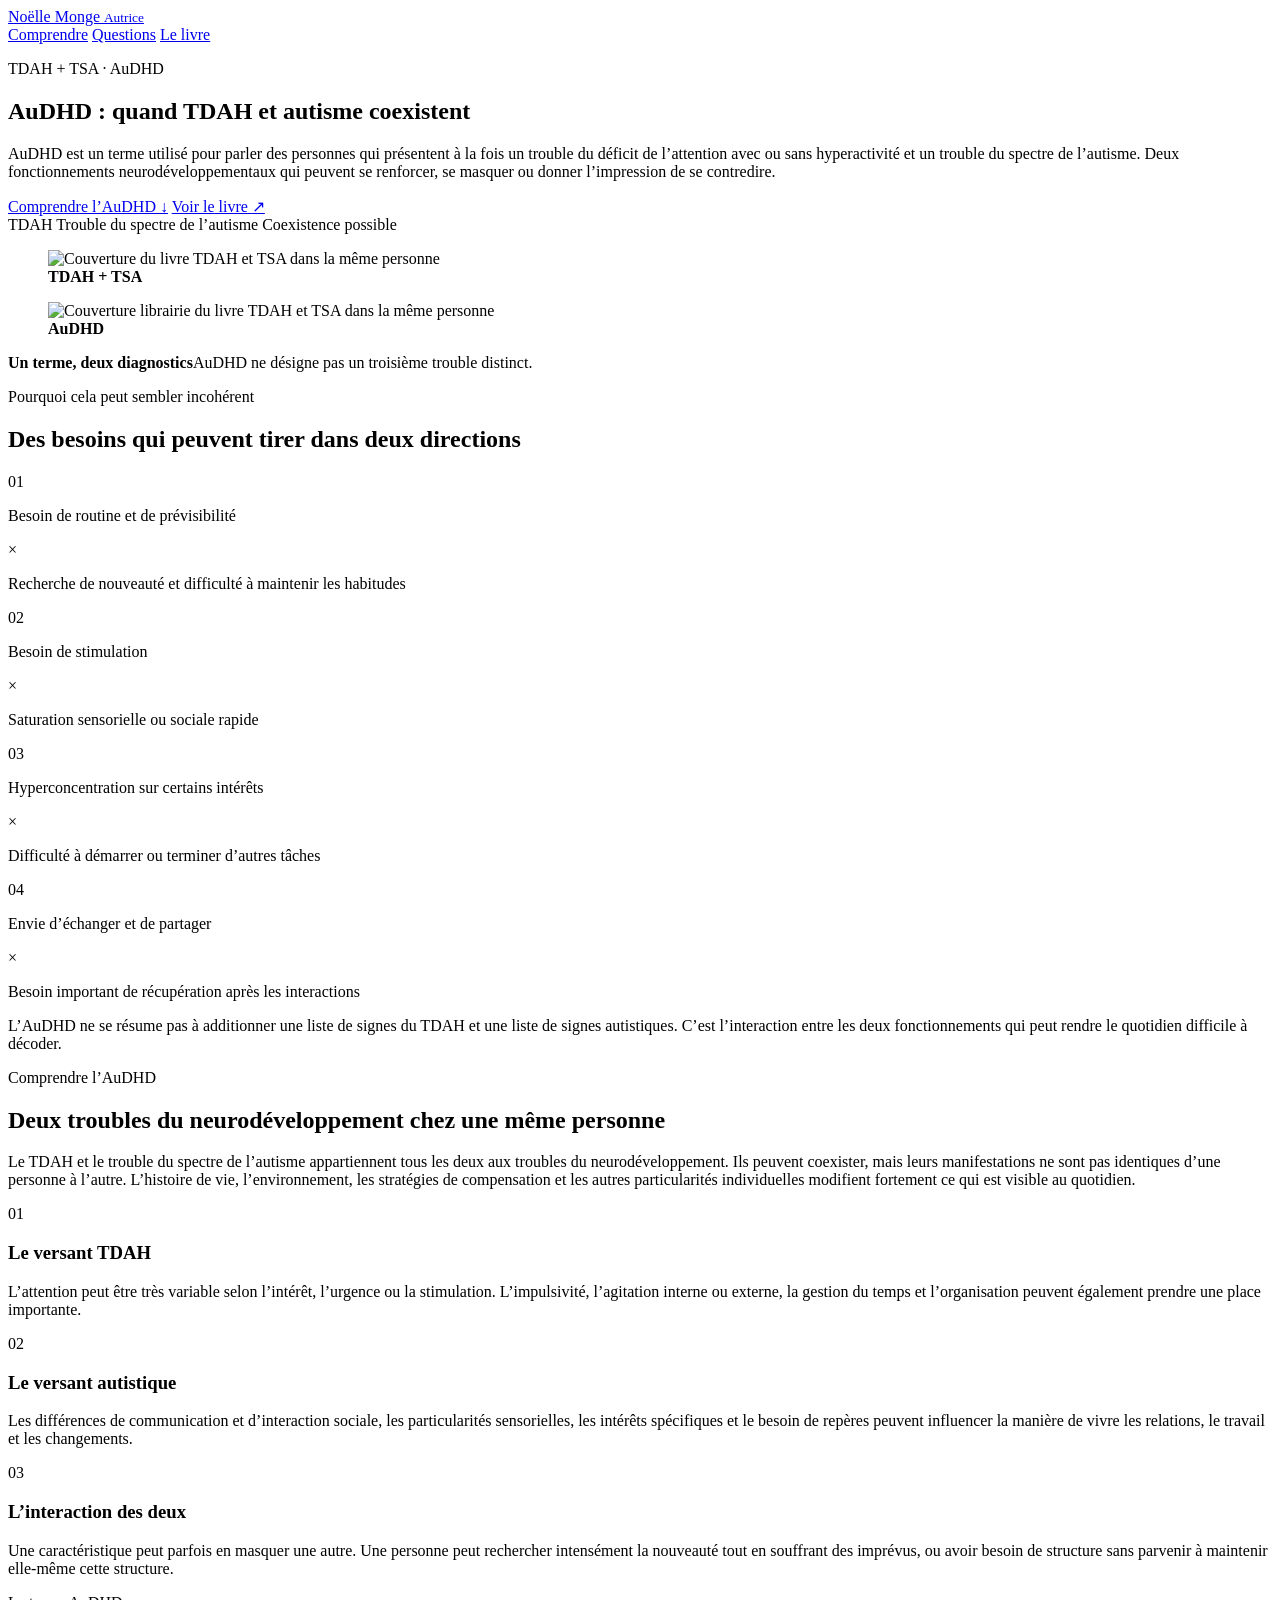
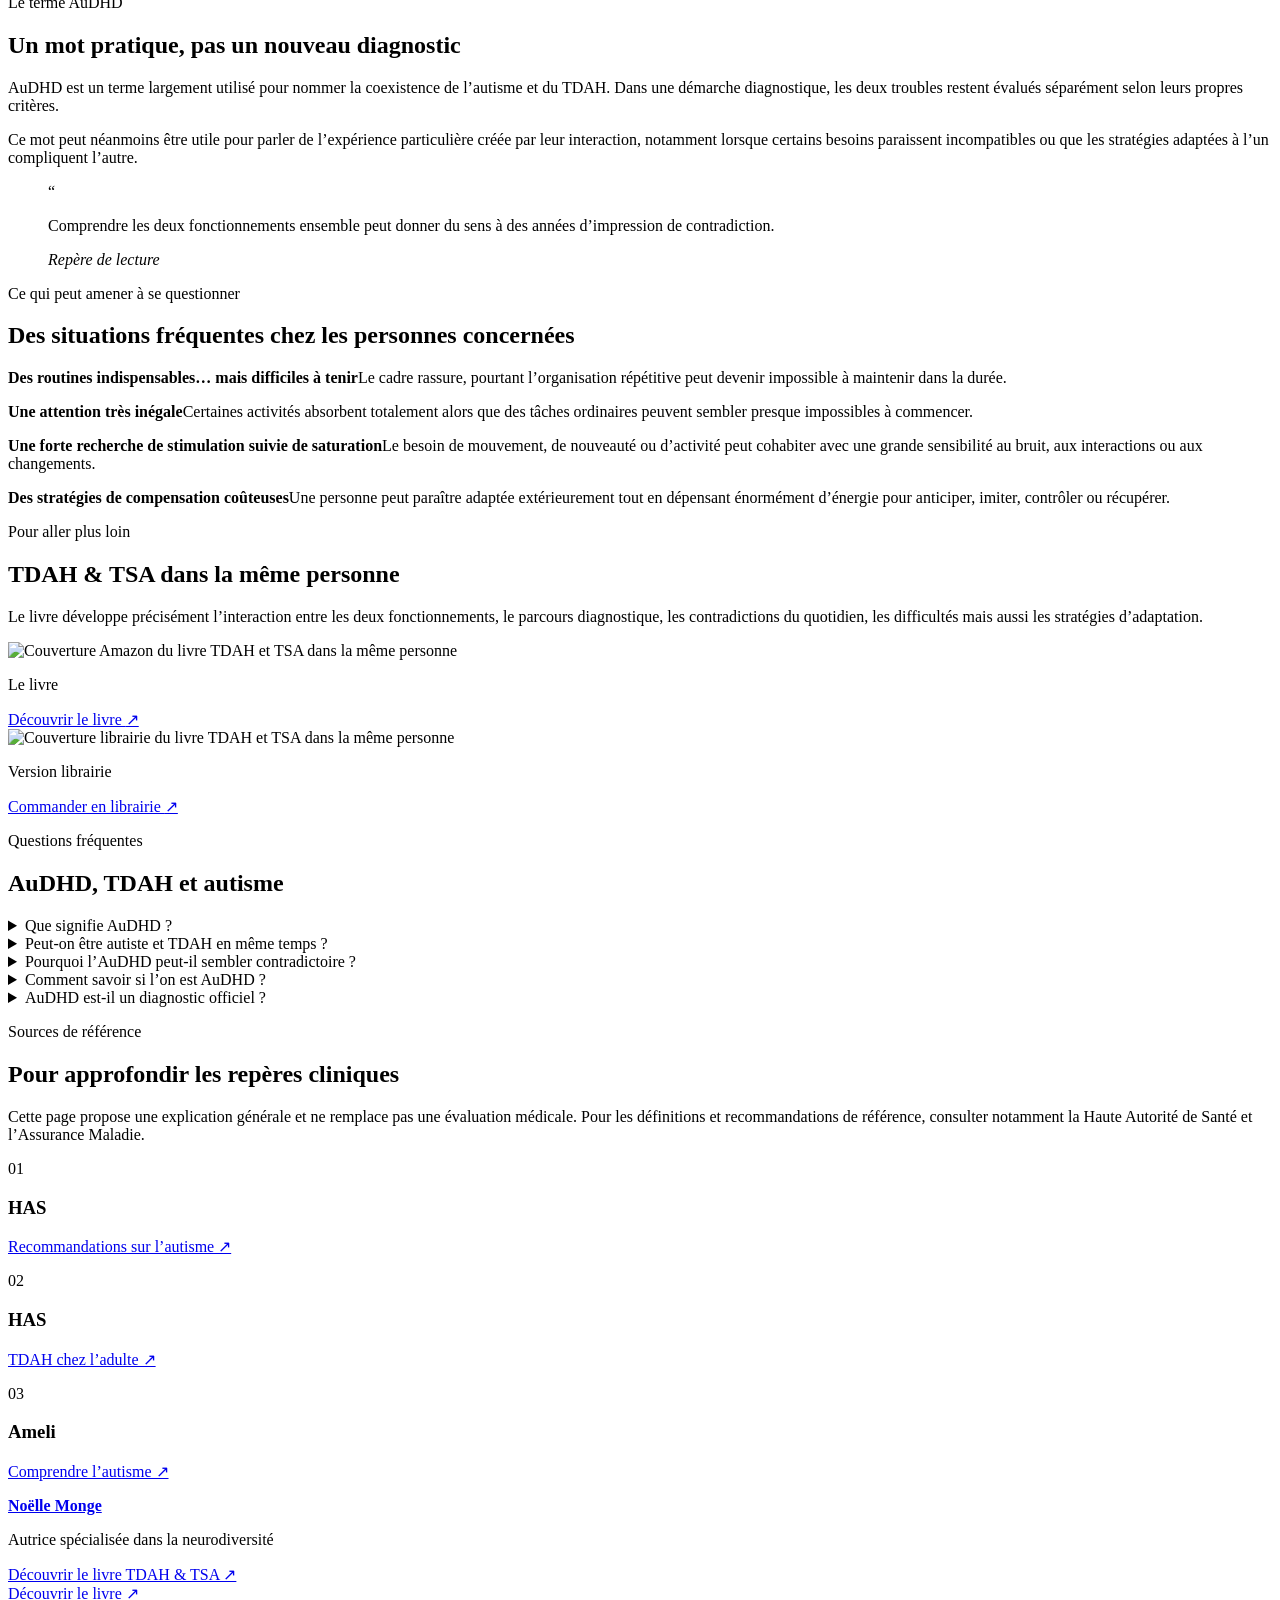
==== audhd/index.html @ 153a90c3 "SEO: ajouter la page pilier AuDHD" ====
<!doctype html>
<html lang="fr">
  <head>
    <meta charset="utf-8">
    <meta name="viewport" content="width=device-width, initial-scale=1">
    <title>AuDHD : comprendre le TDAH et l’autisme chez une même personne | Noëlle Monge</title>
    <meta name="description" content="Qu’est-ce que l’AuDHD ? Comprendre la coexistence du TDAH et de l’autisme, les besoins contradictoires, le diagnostic et les réalités du quotidien.">
    <meta name="robots" content="index,follow,max-image-preview:large,max-snippet:-1,max-video-preview:-1">
    <meta name="author" content="Noëlle Monge">
    <link rel="canonical" href="https://noelle-monge.fr/audhd/">
    <link rel="alternate" hreflang="fr" href="https://noelle-monge.fr/audhd/">
    <link rel="icon" href="https://noelle-monge.fr/audhd-tdah-et-tsa-dans-la-meme-personne/favicon.ico" sizes="any">
    <link rel="apple-touch-icon" sizes="180x180" href="https://noelle-monge.fr/audhd-tdah-et-tsa-dans-la-meme-personne/apple-touch-icon.png">
    <meta property="og:title" content="AuDHD : quand TDAH et autisme coexistent">
    <meta property="og:description" content="Comprendre ce que recouvre le terme AuDHD, les interactions entre TDAH et autisme et les réalités du quotidien.">
    <meta property="og:type" content="article">
    <meta property="og:locale" content="fr_FR">
    <meta property="og:site_name" content="Noëlle Monge">
    <meta property="og:url" content="https://noelle-monge.fr/audhd/">
    <meta property="og:image" content="https://noelle-monge.fr/audhd-tdah-et-tsa-dans-la-meme-personne/assets/tdah-tsa-amazon.webp">
    <meta property="og:image:alt" content="Couverture du livre TDAH et TSA dans la même personne de Noëlle Monge">
    <meta name="twitter:card" content="summary_large_image">
    <meta name="twitter:title" content="AuDHD : quand TDAH et autisme coexistent">
    <meta name="twitter:description" content="Comprendre la coexistence du TDAH et du TSA chez une même personne.">
    <meta name="twitter:image" content="https://noelle-monge.fr/audhd-tdah-et-tsa-dans-la-meme-personne/assets/tdah-tsa-amazon.webp">
    <link rel="stylesheet" href="style.css">
    <script type="application/ld+json">
      {
        "@context": "https://schema.org",
        "@graph": [
          {
            "@type": "Article",
            "@id": "https://noelle-monge.fr/audhd/#article",
            "headline": "AuDHD : comprendre le TDAH et l’autisme chez une même personne",
            "description": "Une page pour comprendre la coexistence du TDAH et du trouble du spectre de l’autisme, souvent appelée AuDHD.",
            "inLanguage": "fr-FR",
            "dateModified": "2026-09-23",
            "mainEntityOfPage": "https://noelle-monge.fr/audhd/",
            "author": {
              "@type": "Person",
              "@id": "https://noelle-monge.fr/#noelle-monge",
              "name": "Noëlle Monge",
              "url": "https://noelle-monge.fr/"
            },
            "image": "https://noelle-monge.fr/audhd-tdah-et-tsa-dans-la-meme-personne/assets/tdah-tsa-amazon.webp",
            "about": [
              {"@type": "Thing", "name": "AuDHD"},
              {"@type": "Thing", "name": "TDAH"},
              {"@type": "Thing", "name": "Trouble du spectre de l’autisme"}
            ]
          },
          {
            "@type": "BreadcrumbList",
            "itemListElement": [
              {
                "@type": "ListItem",
                "position": 1,
                "name": "Noëlle Monge",
                "item": "https://noelle-monge.fr/"
              },
              {
                "@type": "ListItem",
                "position": 2,
                "name": "AuDHD",
                "item": "https://noelle-monge.fr/audhd/"
              }
            ]
          },
          {
            "@type": "FAQPage",
            "mainEntity": [
              {
                "@type": "Question",
                "name": "Que signifie AuDHD ?",
                "acceptedAnswer": {
                  "@type": "Answer",
                  "text": "AuDHD est un terme utilisé pour parler de la coexistence du trouble du spectre de l’autisme et du TDAH chez une même personne. Il ne désigne pas un troisième diagnostic distinct."
                }
              },
              {
                "@type": "Question",
                "name": "Peut-on être autiste et TDAH en même temps ?",
                "acceptedAnswer": {
                  "@type": "Answer",
                  "text": "Oui. Le trouble du spectre de l’autisme et le TDAH sont deux troubles du neurodéveloppement qui peuvent être présents chez une même personne."
                }
              },
              {
                "@type": "Question",
                "name": "Pourquoi l’AuDHD peut-il sembler contradictoire ?",
                "acceptedAnswer": {
                  "@type": "Answer",
                  "text": "Certains besoins associés au TDAH et à l’autisme peuvent tirer dans des directions différentes, par exemple rechercher la nouveauté tout en ayant besoin de prévisibilité, ou vouloir multiplier les stimulations tout en étant facilement saturé."
                }
              },
              {
                "@type": "Question",
                "name": "Comment savoir si l’on est AuDHD ?",
                "acceptedAnswer": {
                  "@type": "Answer",
                  "text": "Seule une évaluation clinique permet d’examiner séparément les critères du TDAH et du trouble du spectre de l’autisme. Une liste de signes ou un questionnaire en ligne ne suffit pas à poser un diagnostic."
                }
              }
            ]
          }
        ]
      }
    </script>
  </head>
  <body>
    <main>
      <header class="site-header">
        <a class="wordmark" href="https://noelle-monge.fr/" aria-label="Site de Noëlle Monge">
          <span>Noëlle Monge</span>
          <small>Autrice</small>
        </a>
        <nav aria-label="Navigation principale">
          <a href="#comprendre">Comprendre</a>
          <a href="#questions">Questions</a>
          <a class="nav-cta" href="https://noelle-monge.fr/audhd-tdah-et-tsa-dans-la-meme-personne/">Le livre</a>
        </nav>
      </header>

      <section class="hero" id="haut">
        <div class="hero-copy">
          <p class="eyebrow">TDAH + TSA · AuDHD</p>
          <h1>AuDHD : quand TDAH et autisme coexistent</h1>
          <p class="hero-intro">AuDHD est un terme utilisé pour parler des personnes qui présentent à la fois un trouble du déficit de l’attention avec ou sans hyperactivité et un trouble du spectre de l’autisme. Deux fonctionnements neurodéveloppementaux qui peuvent se renforcer, se masquer ou donner l’impression de se contredire.</p>
          <div class="hero-actions">
            <a class="button button-primary" href="#comprendre">Comprendre l’AuDHD <span aria-hidden="true">↓</span></a>
            <a class="text-link" href="https://noelle-monge.fr/audhd-tdah-et-tsa-dans-la-meme-personne/">Voir le livre <span aria-hidden="true">↗</span></a>
          </div>
          <div class="book-facts" aria-label="Repères sur l'AuDHD">
            <span>TDAH</span>
            <span>Trouble du spectre de l’autisme</span>
            <span>Coexistence possible</span>
          </div>
        </div>

        <div class="hero-visual" aria-label="Livre TDAH et TSA dans la même personne">
          <div class="orbit orbit-one"></div>
          <div class="orbit orbit-two"></div>
          <div class="covers-showcase">
            <figure class="edition-cover edition-amazon">
              <div class="cover-wrap">
                <img src="https://noelle-monge.fr/audhd-tdah-et-tsa-dans-la-meme-personne/assets/tdah-tsa-amazon.webp"
                     alt="Couverture du livre TDAH et TSA dans la même personne"
                     width="544" height="794" fetchpriority="high" decoding="async">
              </div>
              <figcaption><strong>TDAH + TSA</strong></figcaption>
            </figure>
            <figure class="edition-cover edition-bookstore">
              <div class="cover-wrap">
                <img src="https://noelle-monge.fr/audhd-tdah-et-tsa-dans-la-meme-personne/assets/tdah-tsa-librairie.webp"
                     alt="Couverture librairie du livre TDAH et TSA dans la même personne"
                     width="412" height="563" decoding="async">
              </div>
              <figcaption><strong>AuDHD</strong></figcaption>
            </figure>
          </div>
          <div class="proof-card"><strong>Un terme, deux diagnostics</strong><span>AuDHD ne désigne pas un troisième trouble distinct.</span></div>
        </div>
      </section>

      <section class="recognition" aria-labelledby="contradictions-title">
        <div class="section-heading compact">
          <p class="eyebrow">Pourquoi cela peut sembler incohérent</p>
          <h2 id="contradictions-title">Des besoins qui peuvent tirer dans deux directions</h2>
        </div>
        <div class="contradiction-grid">
          <article class="contradiction"><span class="contradiction-index">01</span><p>Besoin de routine et de prévisibilité</p><div class="versus" aria-hidden="true">×</div><p>Recherche de nouveauté et difficulté à maintenir les habitudes</p></article>
          <article class="contradiction"><span class="contradiction-index">02</span><p>Besoin de stimulation</p><div class="versus" aria-hidden="true">×</div><p>Saturation sensorielle ou sociale rapide</p></article>
          <article class="contradiction"><span class="contradiction-index">03</span><p>Hyperconcentration sur certains intérêts</p><div class="versus" aria-hidden="true">×</div><p>Difficulté à démarrer ou terminer d’autres tâches</p></article>
          <article class="contradiction"><span class="contradiction-index">04</span><p>Envie d’échanger et de partager</p><div class="versus" aria-hidden="true">×</div><p>Besoin important de récupération après les interactions</p></article>
        </div>
        <p class="recognition-note">L’AuDHD ne se résume pas à additionner une liste de signes du TDAH et une liste de signes autistiques. C’est l’interaction entre les deux fonctionnements qui peut rendre le quotidien difficile à décoder.</p>
      </section>

      <section class="book-content" id="comprendre">
        <div class="section-heading">
          <p class="eyebrow">Comprendre l’AuDHD</p>
          <h2>Deux troubles du neurodéveloppement chez une même personne</h2>
          <p>Le TDAH et le trouble du spectre de l’autisme appartiennent tous les deux aux troubles du neurodéveloppement. Ils peuvent coexister, mais leurs manifestations ne sont pas identiques d’une personne à l’autre. L’histoire de vie, l’environnement, les stratégies de compensation et les autres particularités individuelles modifient fortement ce qui est visible au quotidien.</p>
        </div>
        <div class="chapter-grid">
          <article class="chapter">
            <span>01</span>
            <h3>Le versant TDAH</h3>
            <p>L’attention peut être très variable selon l’intérêt, l’urgence ou la stimulation. L’impulsivité, l’agitation interne ou externe, la gestion du temps et l’organisation peuvent également prendre une place importante.</p>
          </article>
          <article class="chapter">
            <span>02</span>
            <h3>Le versant autistique</h3>
            <p>Les différences de communication et d’interaction sociale, les particularités sensorielles, les intérêts spécifiques et le besoin de repères peuvent influencer la manière de vivre les relations, le travail et les changements.</p>
          </article>
          <article class="chapter">
            <span>03</span>
            <h3>L’interaction des deux</h3>
            <p>Une caractéristique peut parfois en masquer une autre. Une personne peut rechercher intensément la nouveauté tout en souffrant des imprévus, ou avoir besoin de structure sans parvenir à maintenir elle-même cette structure.</p>
          </article>
        </div>
      </section>

      <section class="two-voices">
        <div class="voices-copy">
          <p class="eyebrow">Le terme AuDHD</p>
          <h2>Un mot pratique, pas un nouveau diagnostic</h2>
          <p>AuDHD est un terme largement utilisé pour nommer la coexistence de l’autisme et du TDAH. Dans une démarche diagnostique, les deux troubles restent évalués séparément selon leurs propres critères.</p>
          <p>Ce mot peut néanmoins être utile pour parler de l’expérience particulière créée par leur interaction, notamment lorsque certains besoins paraissent incompatibles ou que les stratégies adaptées à l’un compliquent l’autre.</p>
        </div>
        <blockquote>
          <span aria-hidden="true">“</span>
          <p>Comprendre les deux fonctionnements ensemble peut donner du sens à des années d’impression de contradiction.</p>
          <cite>Repère de lecture</cite>
        </blockquote>
      </section>

      <section class="audience">
        <div class="audience-label">
          <p class="eyebrow">Ce qui peut amener à se questionner</p>
          <h2>Des situations fréquentes chez les personnes concernées</h2>
        </div>
        <div class="audience-list">
          <p><strong>Des routines indispensables… mais difficiles à tenir</strong>Le cadre rassure, pourtant l’organisation répétitive peut devenir impossible à maintenir dans la durée.</p>
          <p><strong>Une attention très inégale</strong>Certaines activités absorbent totalement alors que des tâches ordinaires peuvent sembler presque impossibles à commencer.</p>
          <p><strong>Une forte recherche de stimulation suivie de saturation</strong>Le besoin de mouvement, de nouveauté ou d’activité peut cohabiter avec une grande sensibilité au bruit, aux interactions ou aux changements.</p>
          <p><strong>Des stratégies de compensation coûteuses</strong>Une personne peut paraître adaptée extérieurement tout en dépensant énormément d’énergie pour anticiper, imiter, contrôler ou récupérer.</p>
        </div>
      </section>

      <section class="purchase">
        <div class="purchase-card">
          <div class="purchase-intro">
            <p class="eyebrow">Pour aller plus loin</p>
            <h2>TDAH & TSA dans la même personne</h2>
            <p>Le livre développe précisément l’interaction entre les deux fonctionnements, le parcours diagnostique, les contradictions du quotidien, les difficultés mais aussi les stratégies d’adaptation.</p>
          </div>
          <div class="edition-choices">
            <article class="edition-choice">
              <img src="https://noelle-monge.fr/audhd-tdah-et-tsa-dans-la-meme-personne/assets/tdah-tsa-amazon.webp" alt="Couverture Amazon du livre TDAH et TSA dans la même personne" width="544" height="794" loading="lazy" decoding="async">
              <div>
                <p class="edition-platform">Le livre</p>
                <a class="button button-primary" href="https://noelle-monge.fr/audhd-tdah-et-tsa-dans-la-meme-personne/">Découvrir le livre <span aria-hidden="true">↗</span></a>
              </div>
            </article>
            <article class="edition-choice">
              <img src="https://noelle-monge.fr/audhd-tdah-et-tsa-dans-la-meme-personne/assets/tdah-tsa-librairie.webp" alt="Couverture librairie du livre TDAH et TSA dans la même personne" width="412" height="563" loading="lazy" decoding="async">
              <div>
                <p class="edition-platform">Version librairie</p>
                <a class="button button-secondary" href="https://noelle-monge.fr/audhd-tdah-et-tsa-dans-la-meme-personne/#librairie">Commander en librairie <span aria-hidden="true">↗</span></a>
              </div>
            </article>
          </div>
        </div>
      </section>

      <section class="faq" id="questions">
        <div class="section-heading compact">
          <p class="eyebrow">Questions fréquentes</p>
          <h2>AuDHD, TDAH et autisme</h2>
        </div>
        <div class="faq-list">
          <details><summary>Que signifie AuDHD ?</summary><p>AuDHD est un terme utilisé pour parler de la coexistence du trouble du spectre de l’autisme et du TDAH chez une même personne. Il ne désigne pas un troisième diagnostic distinct.</p></details>
          <details><summary>Peut-on être autiste et TDAH en même temps ?</summary><p>Oui. Le trouble du spectre de l’autisme et le TDAH sont deux troubles du neurodéveloppement qui peuvent être présents chez une même personne.</p></details>
          <details><summary>Pourquoi l’AuDHD peut-il sembler contradictoire ?</summary><p>Certains besoins peuvent tirer dans des directions différentes. Une personne peut par exemple rechercher la nouveauté tout en ayant besoin de prévisibilité, ou rechercher beaucoup de stimulation tout en étant facilement saturée.</p></details>
          <details><summary>Comment savoir si l’on est AuDHD ?</summary><p>Une évaluation clinique examine séparément les critères du TDAH et ceux du trouble du spectre de l’autisme. Une liste de signes ou un questionnaire en ligne ne permet pas, à lui seul, de poser un diagnostic.</p></details>
          <details><summary>AuDHD est-il un diagnostic officiel ?</summary><p>Non. Le terme AuDHD sert à parler de la coexistence du TDAH et de l’autisme. Les diagnostics restent ceux du TDAH et du trouble du spectre de l’autisme.</p></details>
        </div>
      </section>

      <section class="book-content" aria-labelledby="sources-title">
        <div class="section-heading compact">
          <p class="eyebrow">Sources de référence</p>
          <h2 id="sources-title">Pour approfondir les repères cliniques</h2>
          <p>Cette page propose une explication générale et ne remplace pas une évaluation médicale. Pour les définitions et recommandations de référence, consulter notamment la Haute Autorité de Santé et l’Assurance Maladie.</p>
        </div>
        <div class="chapter-grid">
          <article class="chapter"><span>01</span><h3>HAS</h3><p><a class="text-link" href="https://www.has-sante.fr/jcms/p_3286288/fr/autisme" target="_blank" rel="noopener noreferrer">Recommandations sur l’autisme ↗</a></p></article>
          <article class="chapter"><span>02</span><h3>HAS</h3><p><a class="text-link" href="https://www.has-sante.fr/jcms/p_3302480/fr/trouble-du-neurodeveloppement/-tdah-reperage-diagnostic-et-prise-en-charge-des-adultes-note-de-cadrage" target="_blank" rel="noopener noreferrer">TDAH chez l’adulte ↗</a></p></article>
          <article class="chapter"><span>03</span><h3>Ameli</h3><p><a class="text-link" href="https://www.ameli.fr/assure/sante/themes/autisme/comprendre-l-autisme-definition-causes-et-frequence" target="_blank" rel="noopener noreferrer">Comprendre l’autisme ↗</a></p></article>
        </div>
      </section>

      <footer>
        <div><strong><a href="https://noelle-monge.fr/">Noëlle Monge</a></strong><p>Autrice spécialisée dans la neurodiversité</p></div>
        <a href="https://noelle-monge.fr/audhd-tdah-et-tsa-dans-la-meme-personne/">Découvrir le livre TDAH & TSA ↗</a>
      </footer>

      <a class="mobile-buy" href="https://noelle-monge.fr/audhd-tdah-et-tsa-dans-la-meme-personne/">Découvrir le livre <span aria-hidden="true">↗</span></a>
    </main>
  </body>
</html>
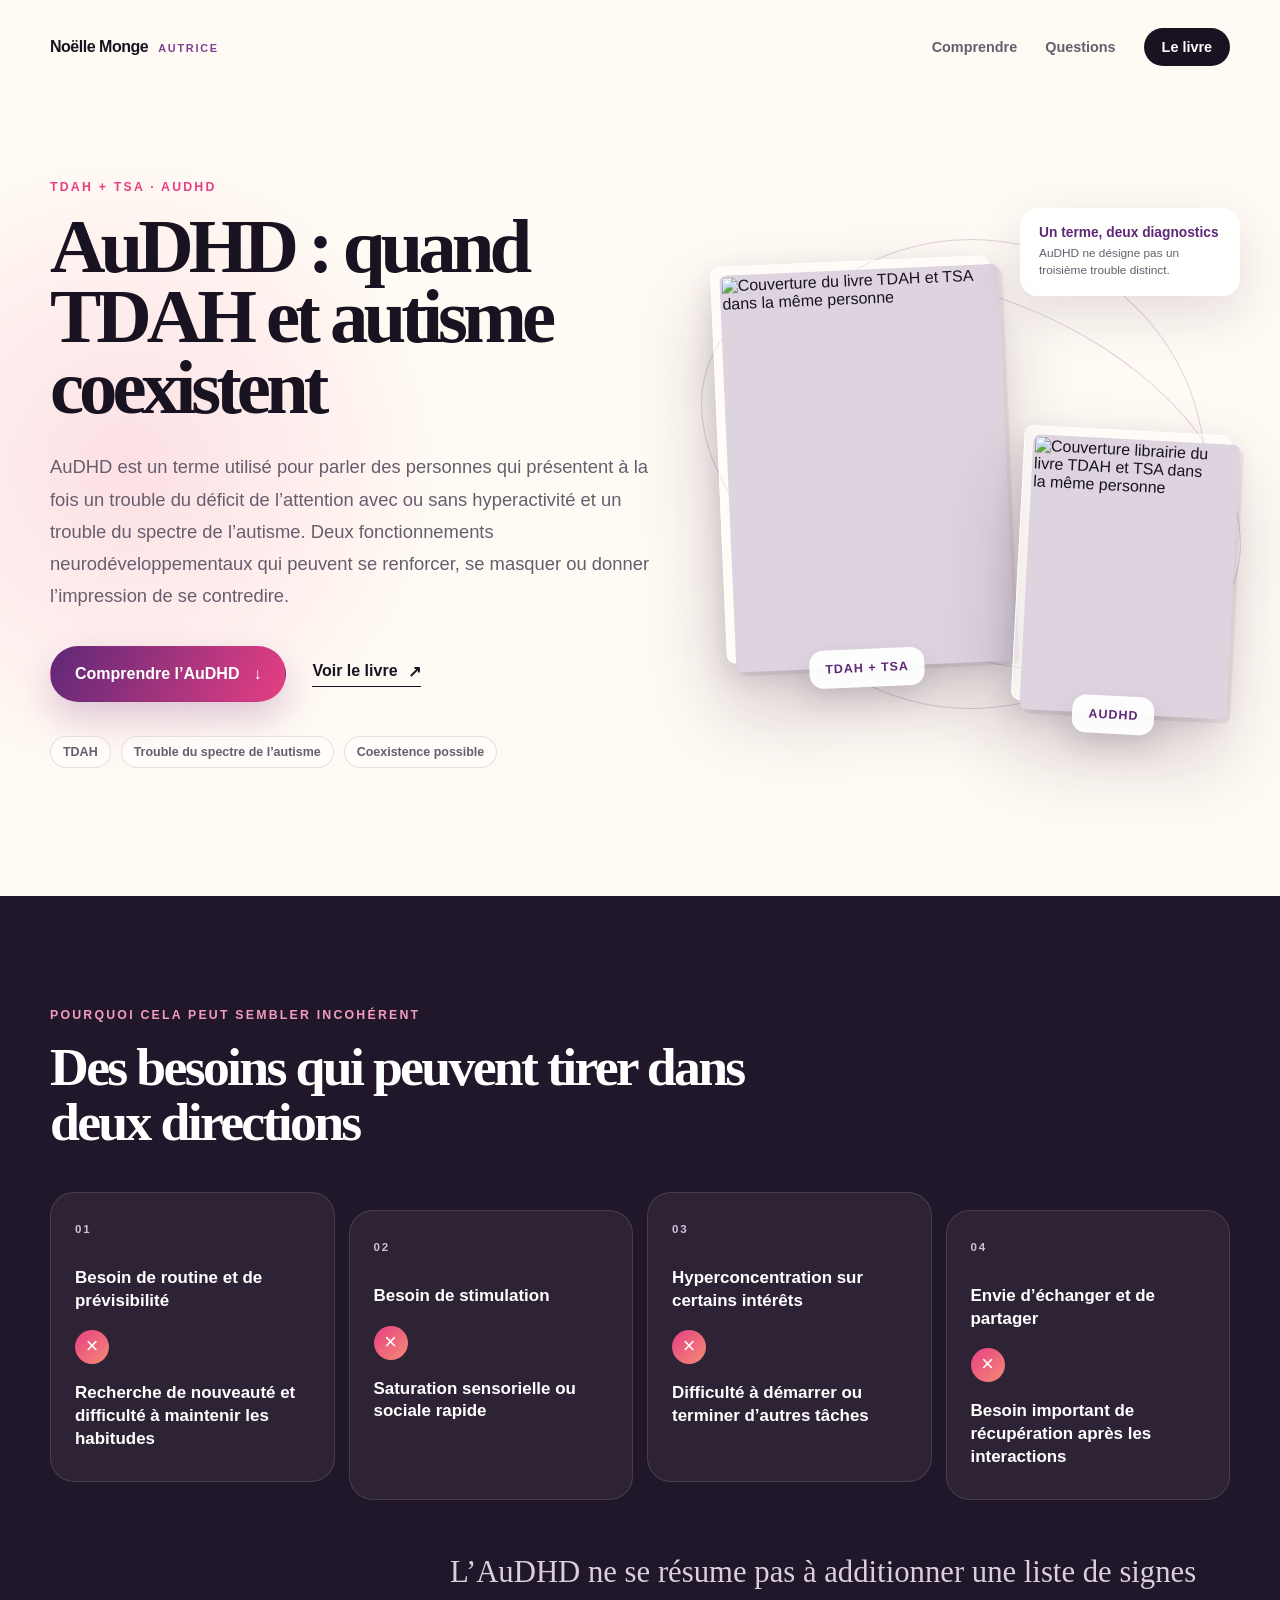
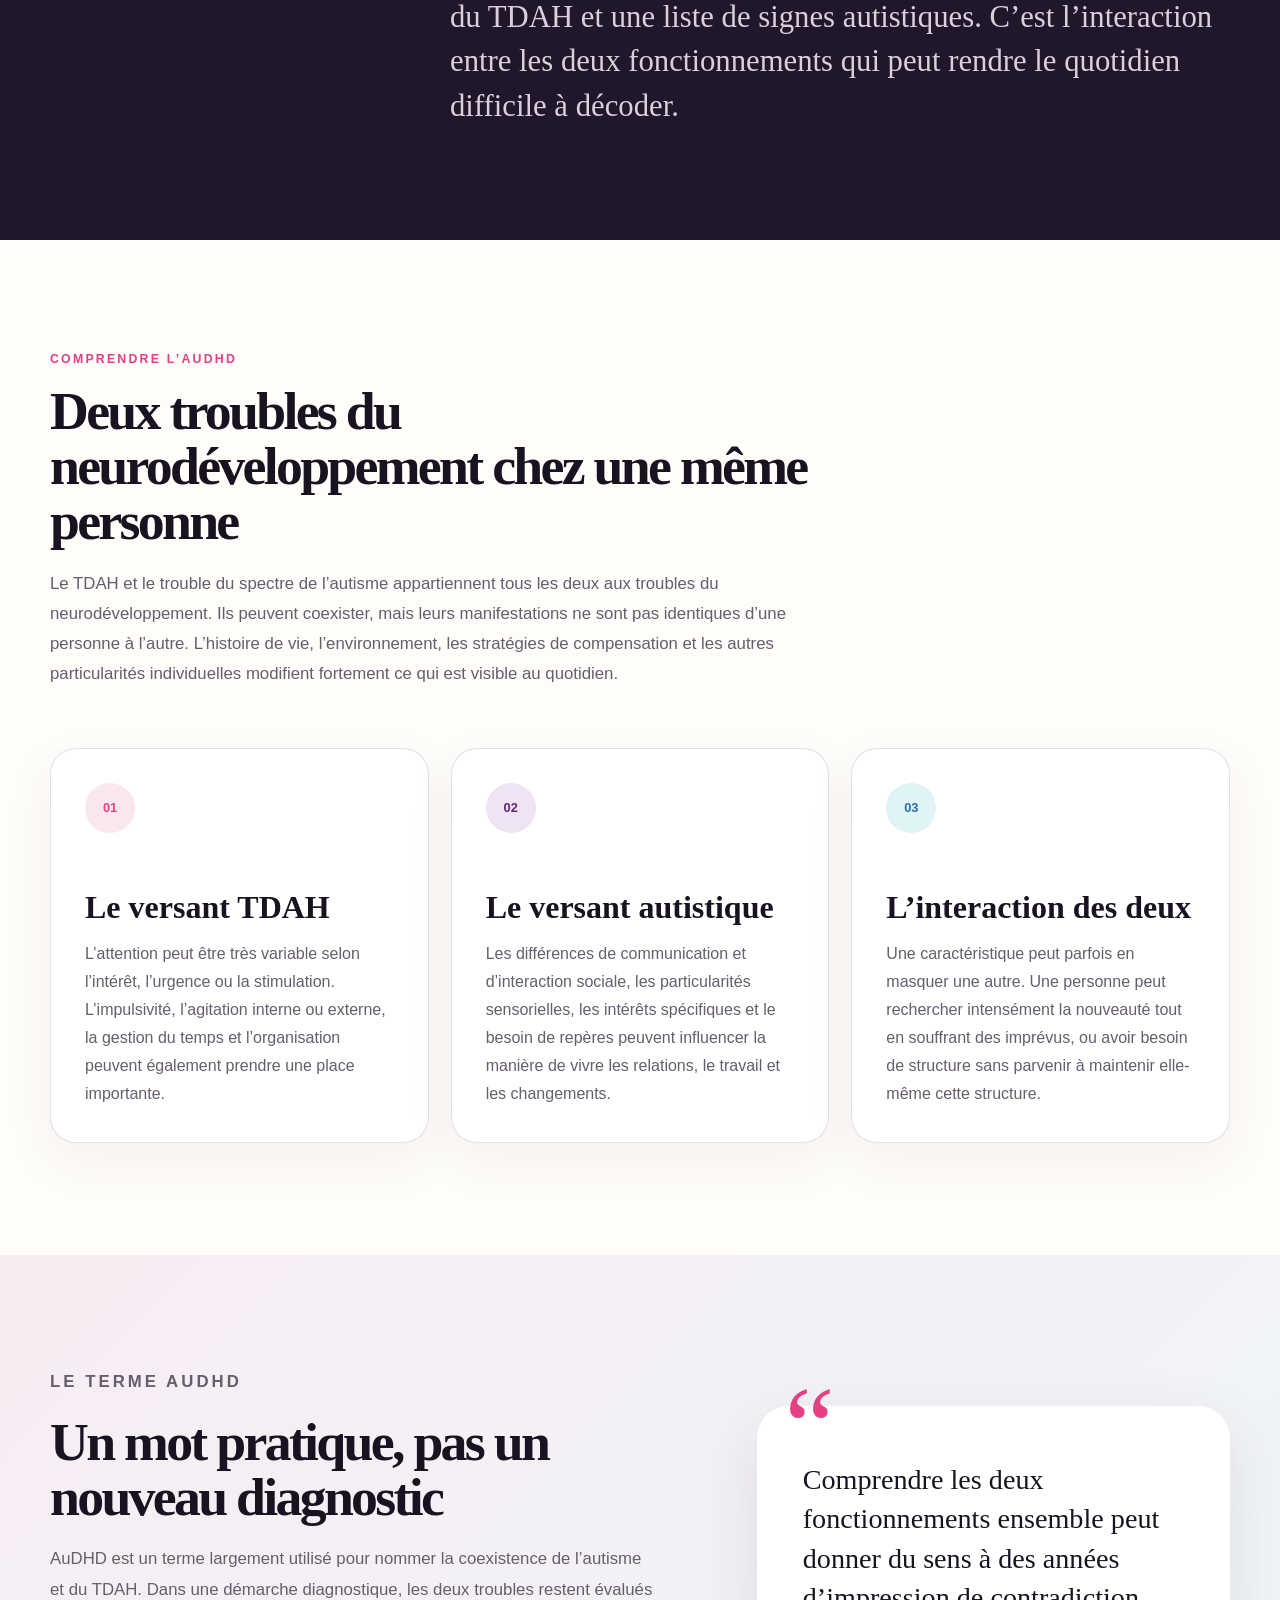
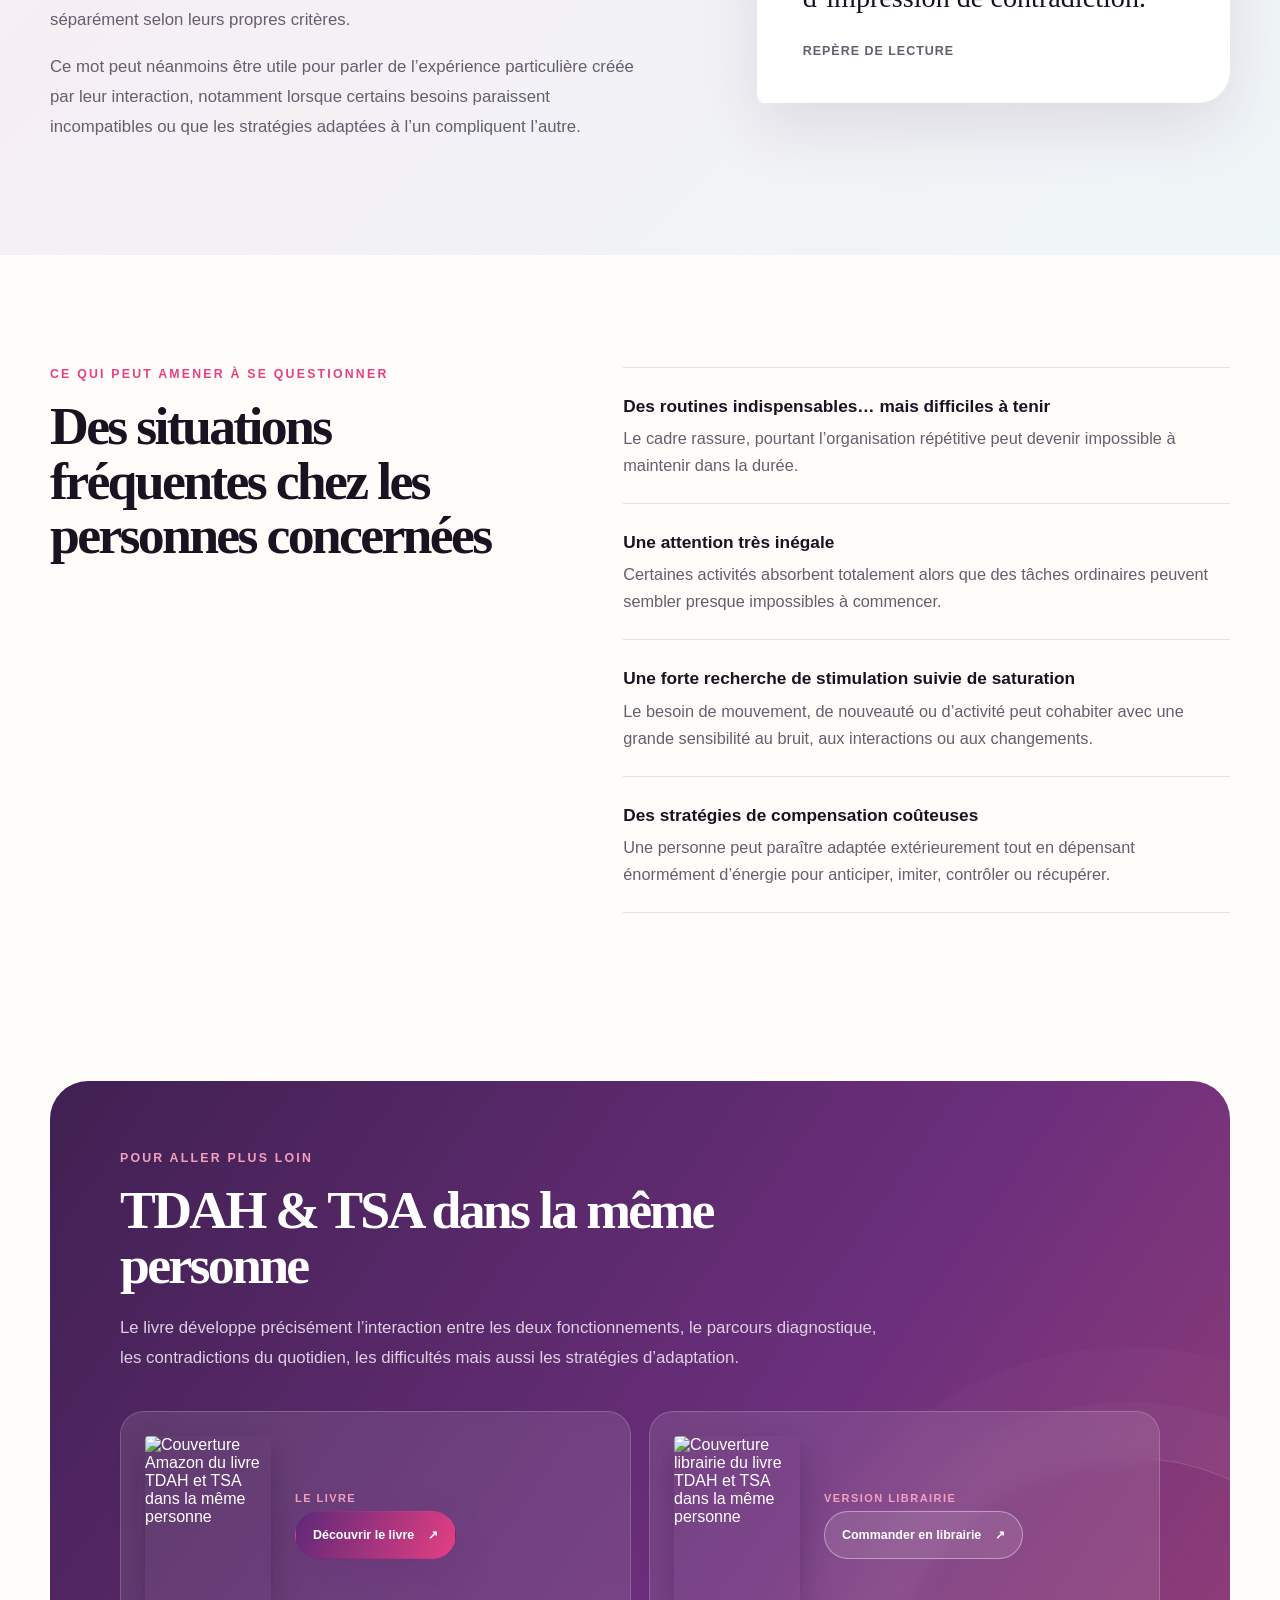
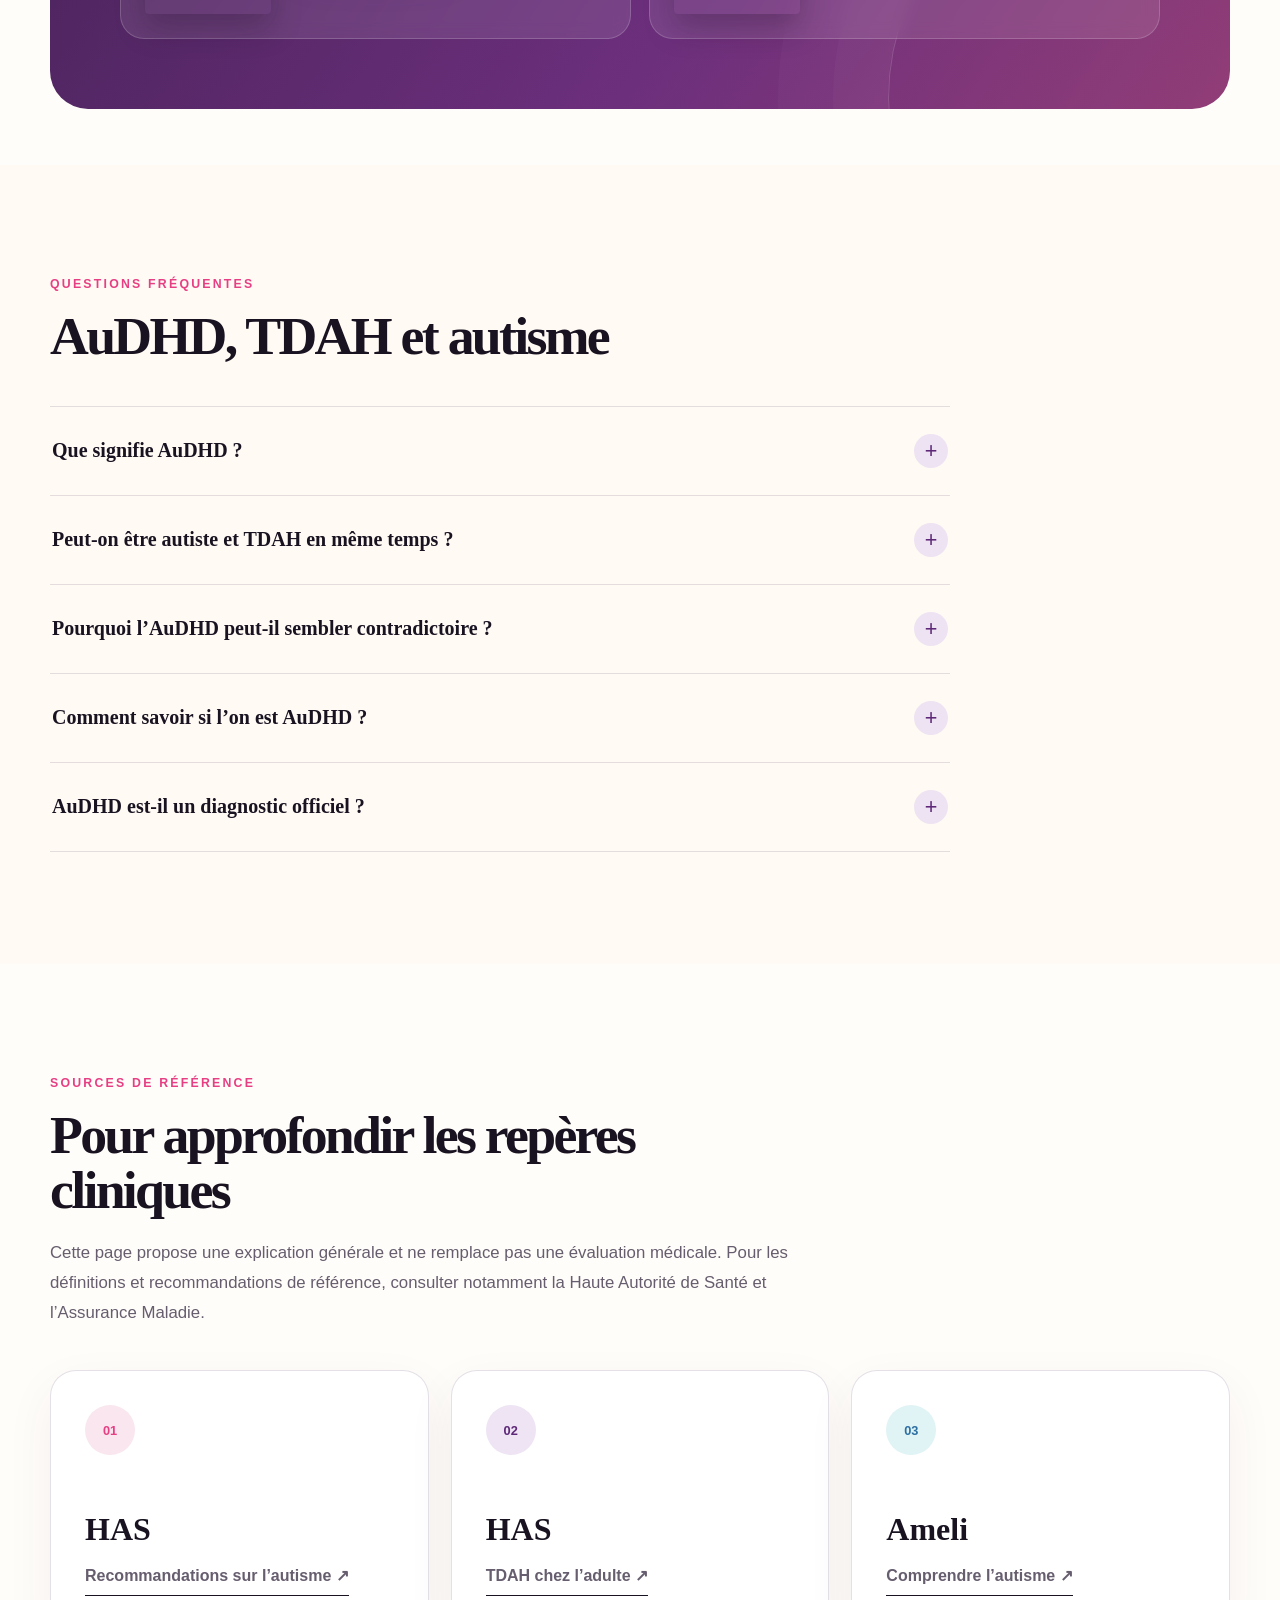
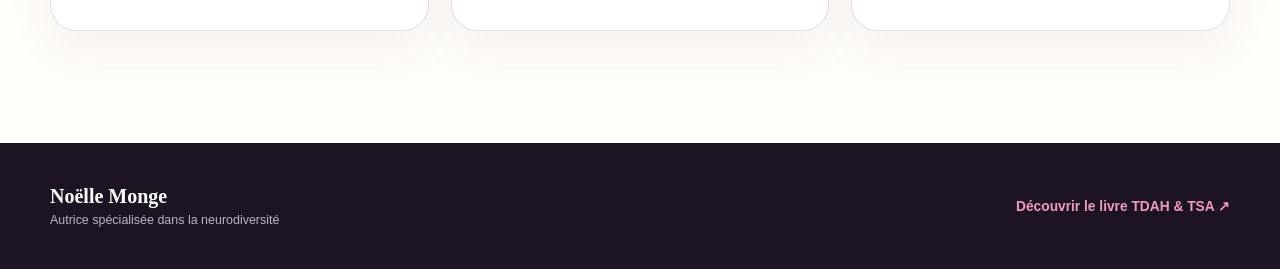
==== commit 62f88bb7: "SEO: mailler AuDHD vers TDAH et autisme" ====
--- a/audhd/index.html
+++ b/audhd/index.html
@@ -261,7 +261,7 @@
         </div>
         <div class="faq-list">
           <details><summary>Que signifie AuDHD ?</summary><p>AuDHD est un terme utilisé pour parler de la coexistence du trouble du spectre de l’autisme et du TDAH chez une même personne. Il ne désigne pas un troisième diagnostic distinct.</p></details>
-          <details><summary>Peut-on être autiste et TDAH en même temps ?</summary><p>Oui. Le trouble du spectre de l’autisme et le TDAH sont deux troubles du neurodéveloppement qui peuvent être présents chez une même personne.</p></details>
+          <details><summary>Peut-on être autiste et TDAH en même temps ?</summary><p>Oui. Le trouble du spectre de l’autisme et le TDAH sont deux troubles du neurodéveloppement qui peuvent être présents chez une même personne. <a class="text-link" href="https://noelle-monge.fr/tdah-et-autisme/">Voir les différences entre TDAH et autisme</a>.</p></details>
           <details><summary>Pourquoi l’AuDHD peut-il sembler contradictoire ?</summary><p>Certains besoins peuvent tirer dans des directions différentes. Une personne peut par exemple rechercher la nouveauté tout en ayant besoin de prévisibilité, ou rechercher beaucoup de stimulation tout en étant facilement saturée.</p></details>
           <details><summary>Comment savoir si l’on est AuDHD ?</summary><p>Une évaluation clinique examine séparément les critères du TDAH et ceux du trouble du spectre de l’autisme. Une liste de signes ou un questionnaire en ligne ne permet pas, à lui seul, de poser un diagnostic.</p></details>
           <details><summary>AuDHD est-il un diagnostic officiel ?</summary><p>Non. Le terme AuDHD sert à parler de la coexistence du TDAH et de l’autisme. Les diagnostics restent ceux du TDAH et du trouble du spectre de l’autisme.</p></details>
--- a/audhd/style.css
+++ b/audhd/style.css
@@ -0,0 +1,247 @@
+:root {
+  --font-sans: Arial, Helvetica, sans-serif;
+  --font-display: Georgia, "Times New Roman", serif;
+  --paper: #fffaf4;
+  --ink: #191321;
+  --muted: #665d6e;
+  --plum: #5e2878;
+  --violet: #7f4193;
+  --pink: #e63f83;
+  --coral: #f58b75;
+  --blue: #2c6fa3;
+  --line: rgba(70, 38, 88, 0.14);
+}
+
+* { box-sizing: border-box; }
+html { scroll-behavior: smooth; }
+body {
+  margin: 0;
+  background: var(--paper);
+  color: var(--ink);
+  font-family: var(--font-sans);
+}
+a { color: inherit; text-decoration: none; }
+
+.site-header {
+  position: relative;
+  z-index: 20;
+  display: flex;
+  align-items: center;
+  justify-content: space-between;
+  width: min(1180px, calc(100% - 48px));
+  margin: 0 auto;
+  padding: 28px 0;
+}
+.wordmark { display: flex; align-items: baseline; gap: 10px; font-weight: 850; letter-spacing: -0.03em; }
+.wordmark small { color: var(--violet); font-size: .68rem; font-weight: 800; letter-spacing: .16em; text-transform: uppercase; }
+nav { display: flex; align-items: center; gap: 28px; color: var(--muted); font-size: .9rem; font-weight: 700; }
+nav a:hover { color: var(--plum); }
+.nav-cta { padding: 11px 18px; border-radius: 999px; background: var(--ink); color: white; }
+nav .nav-cta:hover { color: white; background: var(--plum); }
+
+.hero {
+  position: relative;
+  display: grid;
+  grid-template-columns: minmax(0, 1.08fr) minmax(390px, .92fr);
+  align-items: center;
+  gap: 56px;
+  min-height: 720px;
+  width: min(1180px, calc(100% - 48px));
+  margin: 0 auto;
+  padding: 50px 0 92px;
+}
+.hero::before {
+  content: "";
+  position: absolute;
+  top: 5%;
+  left: -20vw;
+  z-index: -1;
+  width: 52vw;
+  height: 52vw;
+  border-radius: 50%;
+  background: radial-gradient(circle, rgba(246, 168, 195, .32), transparent 66%);
+  filter: blur(8px);
+}
+.eyebrow { margin: 0 0 18px; color: var(--pink); font-size: .77rem; font-weight: 850; letter-spacing: .18em; text-transform: uppercase; }
+h1, h2, h3, p { margin-top: 0; }
+h1 {
+  max-width: 760px;
+  margin-bottom: 28px;
+  font-family: var(--font-display);
+  font-size: clamp(3.5rem, 6vw, 6.7rem);
+  font-weight: 650;
+  letter-spacing: -.065em;
+  line-height: .92;
+}
+.hero-intro { max-width: 660px; margin-bottom: 34px; color: var(--muted); font-size: 1.15rem; line-height: 1.75; }
+.hero-actions { display: flex; align-items: center; gap: 26px; }
+.button {
+  display: inline-flex;
+  align-items: center;
+  justify-content: center;
+  gap: 14px;
+  min-height: 56px;
+  padding: 0 24px;
+  border: 1px solid transparent;
+  border-radius: 999px;
+  font-weight: 800;
+  transition: transform 180ms ease, box-shadow 180ms ease, background 180ms ease;
+}
+.button:hover { transform: translateY(-2px); }
+.button-primary { background: linear-gradient(115deg, var(--plum), var(--pink)); color: white; box-shadow: 0 16px 36px rgba(103, 38, 119, .22); }
+.button-primary:hover { box-shadow: 0 20px 42px rgba(103, 38, 119, .3); }
+.button-secondary { border-color: rgba(255, 255, 255, .4); background: rgba(255, 255, 255, .1); color: white; }
+.button-secondary:hover { background: rgba(255, 255, 255, .18); }
+.text-link { display: inline-flex; align-items: center; gap: 10px; padding-bottom: 5px; border-bottom: 1px solid var(--ink); font-weight: 800; }
+.book-facts { display: flex; flex-wrap: wrap; gap: 10px; margin-top: 34px; }
+.book-facts span { padding: 8px 12px; border: 1px solid var(--line); border-radius: 999px; background: rgba(255, 255, 255, .52); color: var(--muted); font-size: .78rem; font-weight: 750; }
+
+.hero-visual { position: relative; display: flex; align-items: center; justify-content: center; min-height: 660px; }
+.covers-showcase { position: relative; z-index: 3; display: flex; align-items: flex-end; justify-content: center; gap: 18px; width: 100%; }
+.edition-cover { position: relative; margin: 0; }
+.edition-cover .cover-wrap { transform: none; }
+.edition-cover figcaption { position: relative; z-index: 5; width: max-content; margin: -9px auto 0; padding: 11px 15px; border: 1px solid rgba(255, 255, 255, .92); border-radius: 14px; background: rgba(255, 255, 255, .94); box-shadow: 0 12px 28px rgba(49, 26, 58, .14); text-align: center; }
+.edition-cover figcaption strong, .edition-cover figcaption span { display: block; }
+.edition-cover figcaption strong { color: var(--plum); font-size: .78rem; letter-spacing: .08em; text-transform: uppercase; }
+.edition-cover figcaption span { margin-top: 3px; color: var(--muted); font-size: .68rem; font-weight: 700; }
+.edition-amazon { width: 54%; transform: rotate(-2.5deg); }
+.edition-bookstore { width: 40%; transform: translateY(46px) rotate(3deg); }
+.cover-wrap {
+  position: relative;
+  z-index: 3;
+  padding: 10px;
+  border: 1px solid rgba(255, 255, 255, .9);
+  border-radius: 9px;
+  background: rgba(255, 255, 255, .38);
+  box-shadow: 0 44px 80px rgba(47, 23, 60, .24), 0 12px 28px rgba(47, 23, 60, .14);
+}
+.cover-wrap::after { content: ""; position: absolute; inset: 8px -10px -10px 8px; z-index: -1; border-radius: 7px; background: #ded4df; box-shadow: 4px 4px 0 rgba(72, 43, 83, .08); }
+.cover-wrap img { display: block; width: 100%; height: auto; border-radius: 4px; }
+.orbit { position: absolute; border: 1px solid rgba(98, 45, 127, .2); border-radius: 50%; transform: rotate(-18deg); }
+.orbit::after { content: ""; position: absolute; width: 15px; height: 15px; border-radius: 50%; background: var(--coral); box-shadow: 0 0 0 8px rgba(245, 139, 117, .14); }
+.orbit-one { width: 470px; height: 470px; }
+.orbit-one::after { top: 42px; left: 80px; }
+.orbit-two { width: 570px; height: 350px; transform: rotate(24deg); }
+.orbit-two::after { right: 38px; bottom: 68px; background: #52b7cb; }
+.proof-card { position: absolute; top: 64px; right: -10px; z-index: 4; width: 220px; padding: 16px 18px; border: 1px solid rgba(255, 255, 255, .9); border-radius: 18px; background: rgba(255, 255, 255, .88); box-shadow: 0 18px 50px rgba(49, 26, 58, .13); backdrop-filter: blur(12px); }
+.proof-card strong, .proof-card span { display: block; }
+.proof-card strong { margin-bottom: 5px; color: var(--plum); font-size: .86rem; }
+.proof-card span { color: var(--muted); font-size: .74rem; line-height: 1.45; }
+
+.recognition, .book-content, .two-voices, .audience, .purchase, .faq { padding: 112px max(24px, calc((100vw - 1180px) / 2)); }
+.recognition { overflow: hidden; background: #21172a; color: white; }
+.section-heading { max-width: 760px; margin-bottom: 58px; }
+.section-heading.compact { margin-bottom: 42px; }
+.section-heading h2, .voices-copy h2, .audience h2, .purchase h2 { margin-bottom: 20px; font-family: var(--font-display); font-size: clamp(2.4rem, 4.2vw, 4.6rem); font-weight: 650; letter-spacing: -.05em; line-height: 1.02; }
+.section-heading > p:last-child, .voices-copy > p, .purchase-card > div > p:last-child { color: var(--muted); font-size: 1.05rem; line-height: 1.8; }
+.recognition .eyebrow { color: #f39cbc; }
+.contradiction-grid { display: grid; grid-template-columns: repeat(4, 1fr); gap: 14px; }
+.contradiction { position: relative; min-height: 260px; padding: 30px 24px; border: 1px solid rgba(255, 255, 255, .12); border-radius: 24px; background: rgba(255, 255, 255, .055); }
+.contradiction:nth-child(2n) { transform: translateY(18px); }
+.contradiction-index { display: block; margin-bottom: 32px; color: #d2bddb; font-size: .72rem; font-weight: 800; letter-spacing: .16em; }
+.contradiction p { margin-bottom: 0; font-size: 1.06rem; font-weight: 750; line-height: 1.35; }
+.versus { width: 34px; height: 34px; margin: 18px 0; border-radius: 50%; background: linear-gradient(135deg, var(--pink), var(--coral)); color: white; font-size: 1.35rem; font-weight: 400; line-height: 31px; text-align: center; }
+.recognition-note { max-width: 780px; margin: 68px 0 0 auto; color: #d9cfde; font-family: var(--font-display); font-size: clamp(1.35rem, 2.4vw, 2rem); line-height: 1.45; }
+
+.book-content { background: #fffdf9; }
+.chapter-grid { display: grid; grid-template-columns: repeat(3, 1fr); gap: 22px; }
+.chapter { padding: 34px; border: 1px solid var(--line); border-radius: 26px; background: white; box-shadow: 0 18px 50px rgba(65, 39, 75, .06); }
+.chapter > span { display: inline-flex; align-items: center; justify-content: center; width: 50px; height: 50px; margin-bottom: 56px; border-radius: 50%; background: #f9e6ee; color: var(--pink); font-size: .8rem; font-weight: 850; }
+.chapter:nth-child(2) > span { background: #eee4f4; color: var(--plum); }
+.chapter:nth-child(3) > span { background: #e0f3f5; color: var(--blue); }
+.chapter h3 { margin-bottom: 14px; font-family: var(--font-display); font-size: 2rem; }
+.chapter p { margin-bottom: 0; color: var(--muted); line-height: 1.75; }
+
+.two-voices { display: grid; grid-template-columns: 1fr .78fr; align-items: center; gap: 100px; background: linear-gradient(135deg, #f7edf3, #eff6f8); }
+.voices-copy > p:last-child { margin-bottom: 0; }
+blockquote { position: relative; margin: 0; padding: 54px 46px 44px; border-radius: 32px 32px 32px 8px; background: white; box-shadow: 0 25px 65px rgba(72, 38, 83, .12); }
+blockquote > span { position: absolute; top: -36px; left: 28px; color: var(--pink); font-family: Georgia, serif; font-size: 7rem; line-height: 1; }
+blockquote p { margin-bottom: 24px; font-family: var(--font-display); font-size: clamp(1.45rem, 2.2vw, 2.15rem); line-height: 1.4; }
+blockquote cite { color: var(--muted); font-size: .78rem; font-style: normal; font-weight: 800; letter-spacing: .08em; text-transform: uppercase; }
+
+.audience { display: grid; grid-template-columns: .78fr 1fr; gap: 100px; background: #fffdf9; }
+.audience-list p { margin: 0; padding: 24px 0; border-top: 1px solid var(--line); color: var(--muted); font-size: 1.02rem; line-height: 1.65; }
+.audience-list p:last-child { border-bottom: 1px solid var(--line); }
+.audience-list strong { display: block; margin-bottom: 5px; color: var(--ink); font-size: 1.08rem; }
+
+.purchase { padding-top: 56px; padding-bottom: 56px; background: #fffdf9; }
+.purchase-card { position: relative; overflow: hidden; padding: 70px; border-radius: 38px; background: linear-gradient(125deg, #402052, #6c2f7c 62%, #913d77); color: white; }
+.purchase-card::after { content: ""; position: absolute; right: -140px; bottom: -230px; width: 480px; height: 480px; border: 1px solid rgba(255, 255, 255, .16); border-radius: 50%; box-shadow: 0 0 0 55px rgba(255, 255, 255, .025), 0 0 0 110px rgba(255, 255, 255, .018); }
+.purchase-card .eyebrow { color: #f3a0be; }
+.purchase-card > div > p:last-child { color: #ded0e3; }
+.purchase-intro { position: relative; z-index: 2; max-width: 780px; margin-bottom: 38px; }
+.edition-choices { position: relative; z-index: 2; display: grid; grid-template-columns: repeat(2, 1fr); gap: 18px; }
+.edition-choice { display: grid; grid-template-columns: 126px 1fr; align-items: center; gap: 24px; min-width: 0; padding: 24px; border: 1px solid rgba(255, 255, 255, .18); border-radius: 24px; background: rgba(255, 255, 255, .1); backdrop-filter: blur(8px); }
+.edition-choice img { display: block; width: 126px; height: 178px; border-radius: 4px; box-shadow: 0 14px 30px rgba(29, 12, 37, .28); object-fit: cover; }
+.edition-choice .edition-platform { margin-bottom: 7px; color: #f3a0be; font-size: .69rem; font-weight: 850; letter-spacing: .13em; text-transform: uppercase; }
+.edition-choice h3 { margin-bottom: 18px; font-family: var(--font-display); font-size: 1.5rem; line-height: 1.08; }
+.edition-choice .button { min-height: 48px; padding: 0 17px; font-size: .78rem; }
+.purchase-meta { position: relative; z-index: 2; margin: 22px 0 0; color: #d5c4db; font-size: .74rem; text-align: center; }
+
+.faq { background: var(--paper); }
+.faq-list { max-width: 900px; }
+details { border-top: 1px solid var(--line); }
+details:last-child { border-bottom: 1px solid var(--line); }
+summary { display: flex; align-items: center; justify-content: space-between; gap: 24px; padding: 27px 2px; cursor: pointer; font-family: var(--font-display); font-size: 1.25rem; font-weight: 700; list-style: none; }
+summary::-webkit-details-marker { display: none; }
+summary::after { content: "+"; display: grid; flex: 0 0 auto; place-items: center; width: 34px; height: 34px; border-radius: 50%; background: #eee3f2; color: var(--plum); font-family: Arial, sans-serif; font-size: 1.35rem; font-weight: 400; }
+details[open] summary::after { content: "−"; }
+details p { max-width: 760px; padding: 0 54px 28px 2px; color: var(--muted); line-height: 1.75; }
+
+footer { display: flex; align-items: center; justify-content: space-between; gap: 30px; padding: 42px max(24px, calc((100vw - 1180px) / 2)); background: #1c1423; color: white; }
+footer strong { font-family: var(--font-display); font-size: 1.25rem; }
+footer p { margin: 5px 0 0; color: #bfb4c5; font-size: .78rem; }
+footer > a { color: #f19abb; font-size: .86rem; font-weight: 800; }
+.mobile-buy { display: none; }
+
+@media (max-width: 980px) {
+  .hero { grid-template-columns: 1fr; gap: 20px; padding-top: 70px; }
+  .hero-copy { position: relative; z-index: 5; }
+  .hero-visual { min-height: 720px; }
+  .covers-showcase { max-width: 620px; }
+  .contradiction-grid { grid-template-columns: repeat(2, 1fr); }
+  .two-voices, .audience { grid-template-columns: 1fr; gap: 52px; }
+  .chapter-grid { grid-template-columns: 1fr; }
+  .chapter > span { margin-bottom: 28px; }
+  .edition-choices { grid-template-columns: 1fr; }
+}
+
+@media (max-width: 680px) {
+  .site-header { width: min(100% - 32px, 1180px); padding: 20px 0; }
+  nav a:not(.nav-cta) { display: none; }
+  .nav-cta { padding: 9px 15px; font-size: .8rem; }
+  .hero { width: min(100% - 36px, 1180px); min-height: auto; padding: 54px 0 68px; }
+  h1 { font-size: clamp(3rem, 15.4vw, 4.7rem); }
+  .hero-intro { font-size: 1rem; line-height: 1.65; }
+  .hero-actions { align-items: flex-start; flex-direction: column; gap: 19px; }
+  .hero-visual { min-height: 560px; }
+  .covers-showcase { align-items: center; gap: 10px; }
+  .edition-amazon { width: 53%; }
+  .edition-bookstore { width: 42%; transform: translateY(28px) rotate(3deg); }
+  .edition-cover figcaption { padding: 9px 10px; }
+  .edition-cover figcaption span { display: none; }
+  .orbit-one { width: 330px; height: 330px; }
+  .orbit-two { width: 350px; height: 250px; }
+  .proof-card { top: auto; right: 0; bottom: 0; width: 190px; }
+  .recognition, .book-content, .two-voices, .audience, .purchase, .faq { padding: 78px 20px; }
+  .contradiction-grid { grid-template-columns: 1fr; }
+  .contradiction { min-height: 0; }
+  .contradiction:nth-child(2n) { transform: none; }
+  .recognition-note { margin-top: 44px; }
+  .chapter { padding: 28px; }
+  .two-voices { gap: 72px; }
+  blockquote { padding: 48px 28px 34px; }
+  .purchase { padding-top: 20px; padding-bottom: 20px; }
+  .purchase-card { padding: 42px 26px; border-radius: 28px; }
+  .edition-choice { grid-template-columns: 88px 1fr; gap: 17px; padding: 18px; }
+  .edition-choice img { width: 88px; height: 126px; }
+  .edition-choice h3 { font-size: 1.25rem; }
+  .edition-choice .button { width: 100%; min-height: 44px; padding: 0 12px; font-size: .7rem; }
+  footer { align-items: flex-start; flex-direction: column; padding-bottom: 100px; }
+  .mobile-buy { position: fixed; right: 14px; bottom: 14px; left: 14px; z-index: 40; display: flex; align-items: center; justify-content: center; gap: 12px; min-height: 54px; border-radius: 999px; background: linear-gradient(115deg, var(--plum), var(--pink)); color: white; box-shadow: 0 14px 40px rgba(51, 22, 65, .3); font-weight: 850; }
+}
+
+@media (prefers-reduced-motion: reduce) {
+  html { scroll-behavior: auto; }
+  *, *::before, *::after { transition-duration: .01ms !important; }
+}
